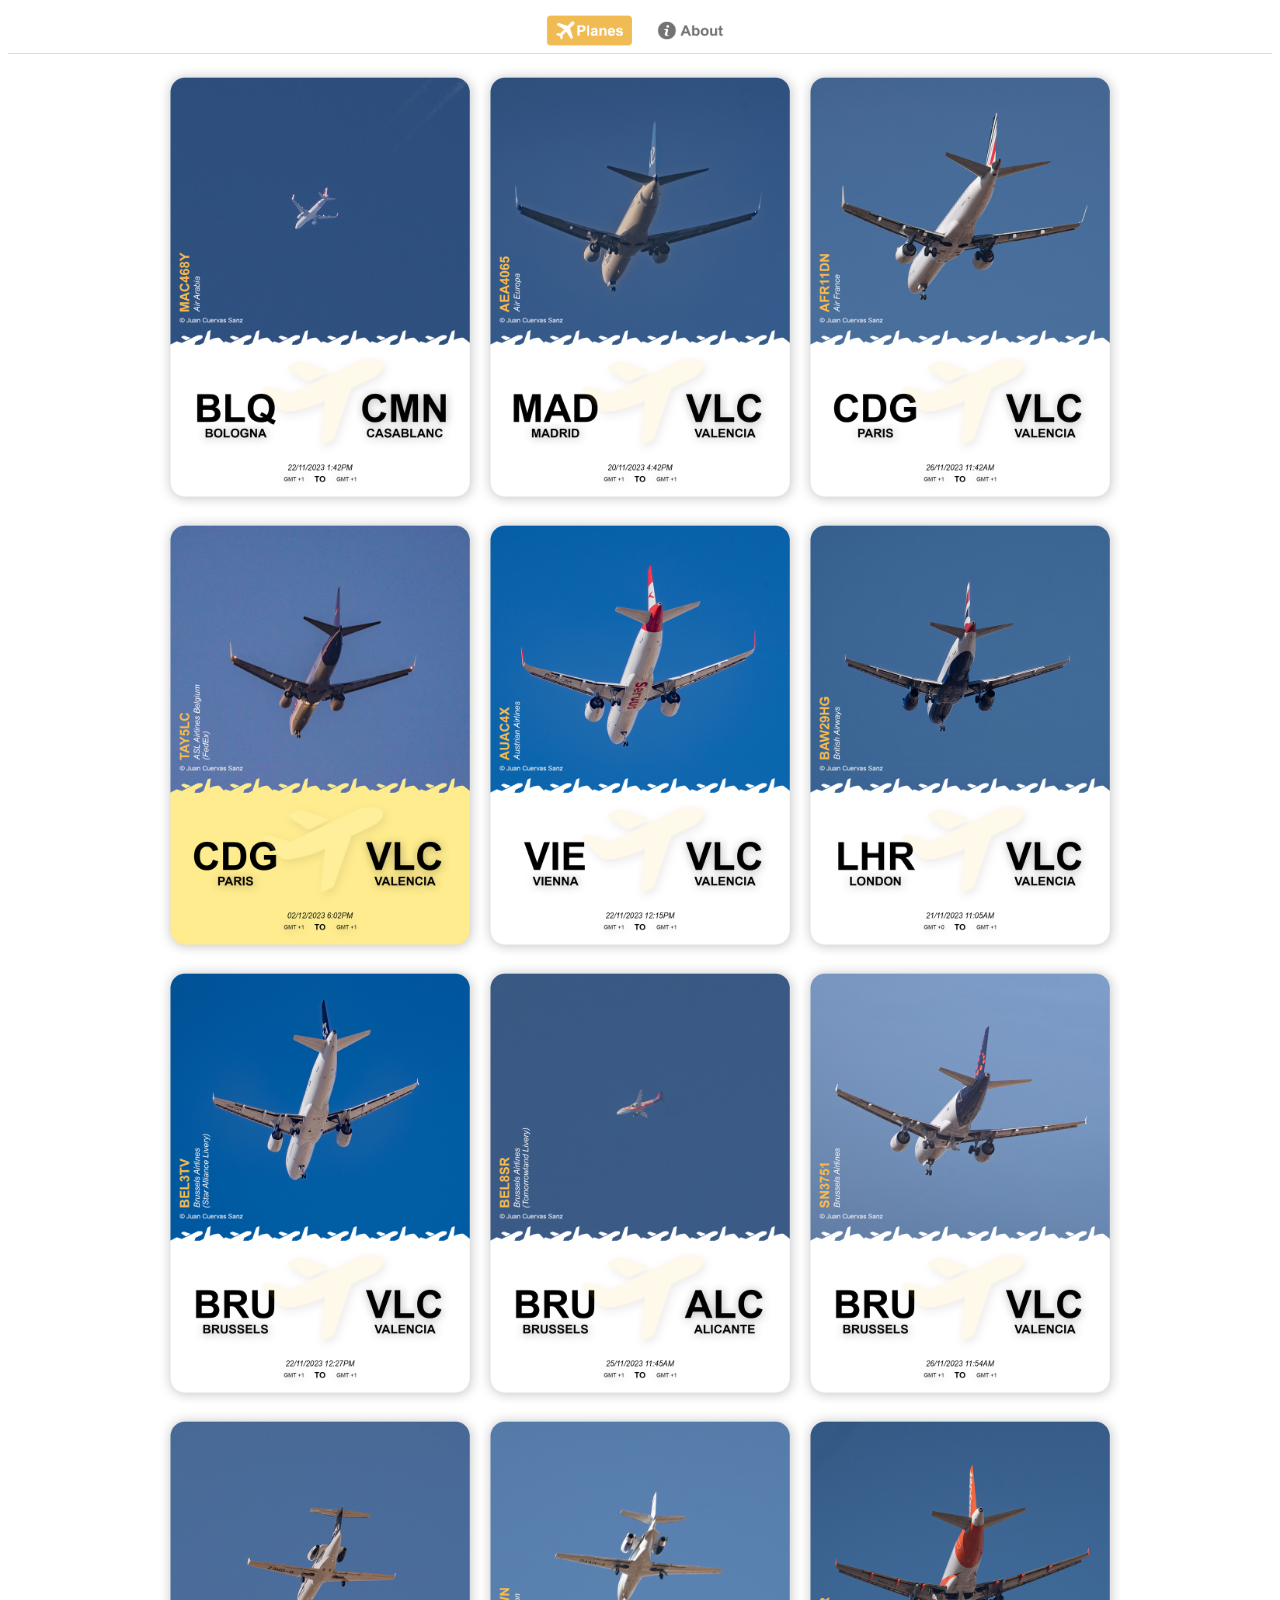
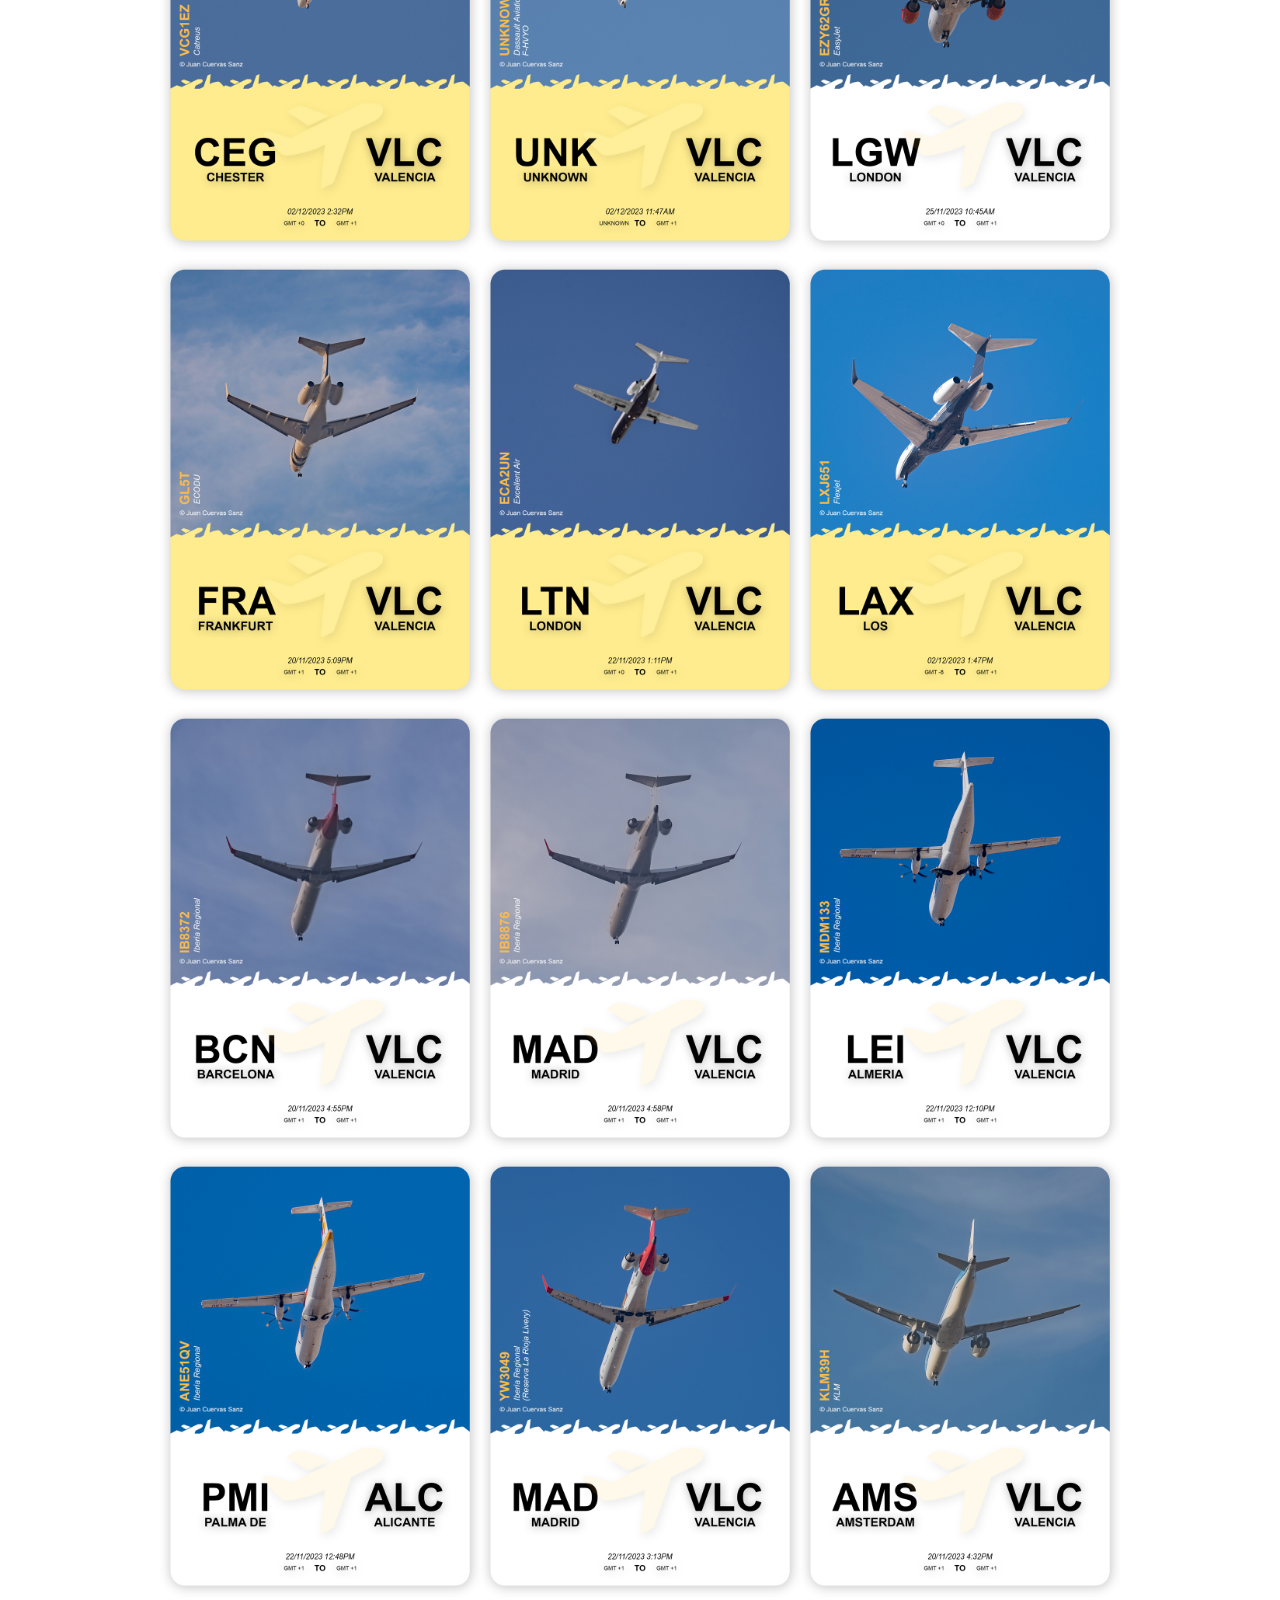
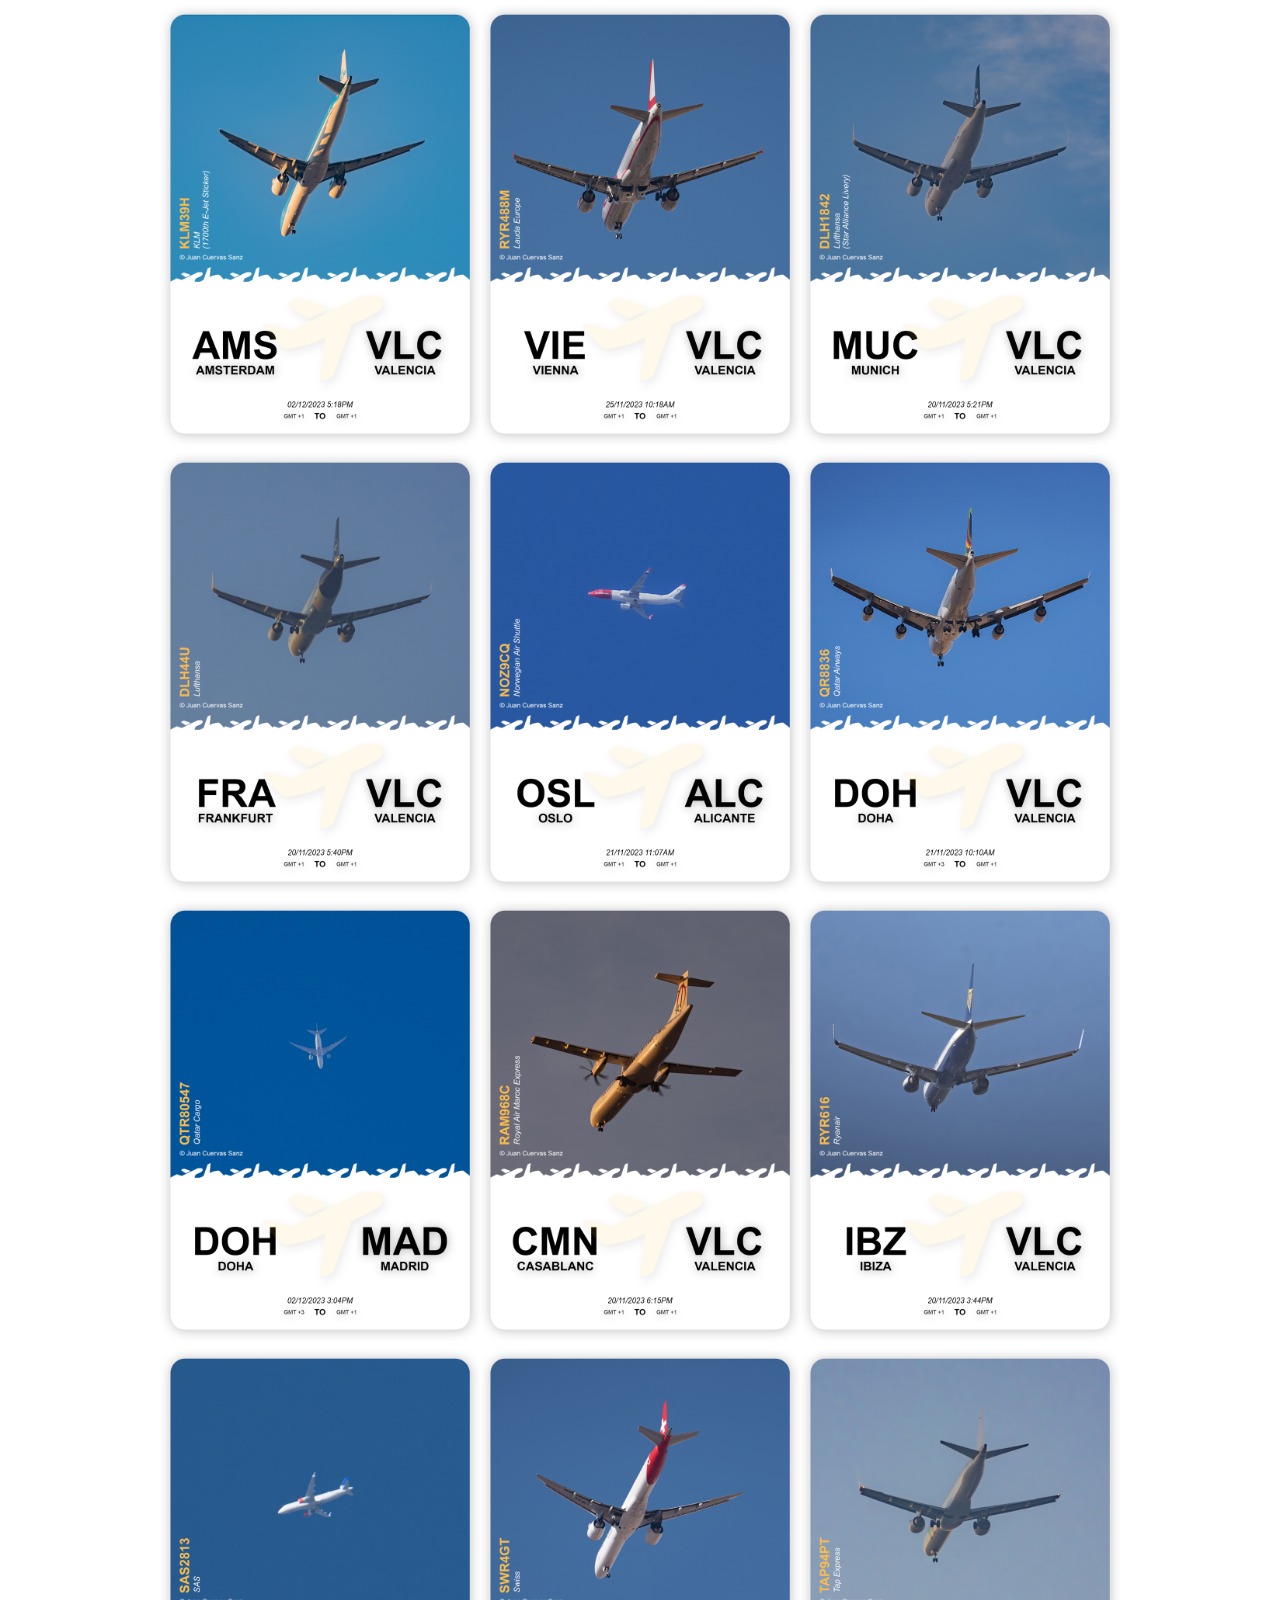
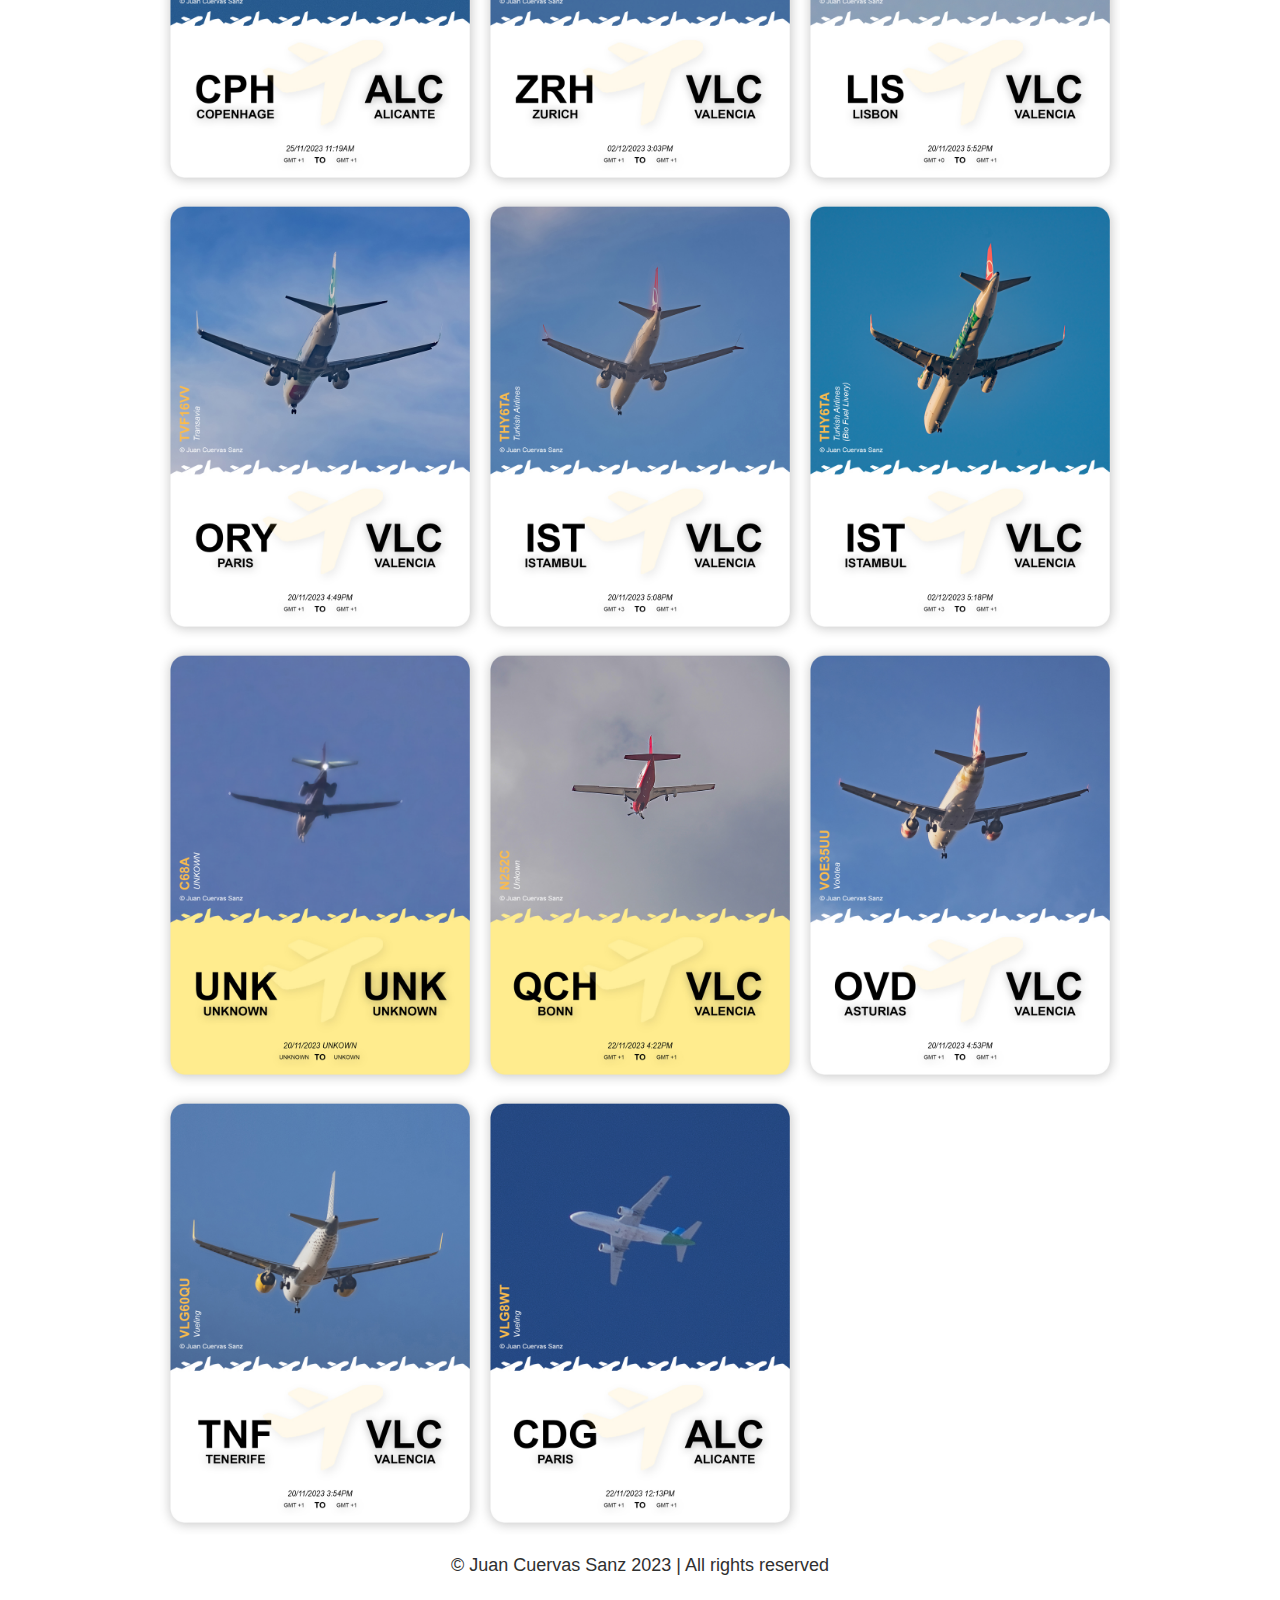
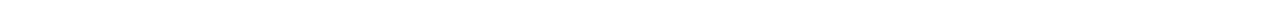
==== Index.html @ 308ceca4 "Fixed things and added schema" ====
<!DOCTYPE html>
<html lang="en" itemscope itemtype="http://schema.org/WebPage">
<head>
    <meta charset="UTF-8">
    <meta name="viewport" content="width=device-width, initial-scale=1.0">
    <meta name="description" content="Explore a captivating Aircraft Spotting Archive, showcasing a diverse collection of planes, helicopters, and air balloons photographs. Join us on a visual journey through the skies, captured with a Nikon D750 DSLR and Skywatcher 72ED telescope.">
    <link rel="shortcut icon" href="/Icons/favicon.png" type="image/x-icon">
    <link rel="stylesheet" href="/css/style.css">
    <meta itemprop="author" content="Juan Cuervas Sanz">
    <title>Aircrafts Spotting Archive</title>
</head>
<body itemscope itemtype="http://schema.org/CreativeWork">

    <div class = "navcomponent">
        
        <div class = "navbar">
            
            
            <div class = "nav_buttons">
                <div class = navbtn>
                    <a href="Index.html">  <img class ="icon" src = "Icons/planes_btn_selected.png"></a>
                    
                </div>
                <div class = navbtn>
                    <a href="About.html"> <img class ="icon" src = "Icons/about_btn.png"></a>
                    
                </div>
                
                
            </div>
            
        </div>
        <div class ="div_line"></div>
    </div>
    <div class = "plane_photos" itemprop="planes">
        <div class ="row">
            
            <img class="plane_img" src="Cards/CardTemplate_Data Set 1.jpg" alt="Image 1">
            <img class="plane_img" src="Cards/CardTemplate_Data Set 2.jpg" alt="Image 2">
            <img class="plane_img" src="Cards/CardTemplate_Data Set 3.jpg" alt="Image 3">
            <img class="plane_img" src="Cards/CardTemplate_Data Set 4.jpg" alt="Image 4">
            <img class="plane_img" src="Cards/CardTemplate_Data Set 5.jpg" alt="Image 5">
            <img class="plane_img" src="Cards/CardTemplate_Data Set 6.jpg" alt="Image 6">
            <img class="plane_img" src="Cards/CardTemplate_Data Set 7.jpg" alt="Image 7">
            <img class="plane_img" src="Cards/CardTemplate_Data Set 8.jpg" alt="Image 8">
            <img class="plane_img" src="Cards/CardTemplate_Data Set 9.jpg" alt="Image 9">
            <img class="plane_img" src="Cards/CardTemplate_Data Set 10.jpg" alt="Image 10">
            <img class="plane_img" src="Cards/CardTemplate_Data Set 11.jpg" alt="Image 11">
            <img class="plane_img" src="Cards/CardTemplate_Data Set 12.jpg" alt="Image 12">
            <img class="plane_img" src="Cards/CardTemplate_Data Set 13.jpg" alt="Image 13">
            <img class="plane_img" src="Cards/CardTemplate_Data Set 14.jpg" alt="Image 14">
            <img class="plane_img" src="Cards/CardTemplate_Data Set 15.jpg" alt="Image 15">
            <img class="plane_img" src="Cards/CardTemplate_Data Set 16.jpg" alt="Image 16">
            <img class="plane_img" src="Cards/CardTemplate_Data Set 17.jpg" alt="Image 17">
            <img class="plane_img" src="Cards/CardTemplate_Data Set 18.jpg" alt="Image 18">
            <img class="plane_img" src="Cards/CardTemplate_Data Set 19.jpg" alt="Image 19">
            <img class="plane_img" src="Cards/CardTemplate_Data Set 20.jpg" alt="Image 20">
            <img class="plane_img" src="Cards/CardTemplate_Data Set 21.jpg" alt="Image 21">
            <img class="plane_img" src="Cards/CardTemplate_Data Set 22.jpg" alt="Image 22">
            <img class="plane_img" src="Cards/CardTemplate_Data Set 23.jpg" alt="Image 23">
            <img class="plane_img" src="Cards/CardTemplate_Data Set 24.jpg" alt="Image 24">
            <img class="plane_img" src="Cards/CardTemplate_Data Set 25.jpg" alt="Image 25">
            <img class="plane_img" src="Cards/CardTemplate_Data Set 26.jpg" alt="Image 26">
            <img class="plane_img" src="Cards/CardTemplate_Data Set 27.jpg" alt="Image 27">
            <img class="plane_img" src="Cards/CardTemplate_Data Set 28.jpg" alt="Image 28">
            <img class="plane_img" src="Cards/CardTemplate_Data Set 29.jpg" alt="Image 29">
            <img class="plane_img" src="Cards/CardTemplate_Data Set 30.jpg" alt="Image 30">
            <img class="plane_img" src="Cards/CardTemplate_Data Set 31.jpg" alt="Image 31">
            <img class="plane_img" src="Cards/CardTemplate_Data Set 32.jpg" alt="Image 32">
            <img class="plane_img" src="Cards/CardTemplate_Data Set 33.jpg" alt="Image 33">
            <img class="plane_img" src="Cards/CardTemplate_Data Set 34.jpg" alt="Image 34">
            <img class="plane_img" src="Cards/CardTemplate_Data Set 35.jpg" alt="Image 35">
            <img class="plane_img" src="Cards/CardTemplate_Data Set 36.jpg" alt="Image 36">
            <img class="plane_img" src="Cards/CardTemplate_Data Set 37.jpg" alt="Image 37">
            <img class="plane_img" src="Cards/CardTemplate_Data Set 38.jpg" alt="Image 38">
            <img class="plane_img" src="Cards/CardTemplate_Data Set 39.jpg" alt="Image 39">
            <img class="plane_img" src="Cards/CardTemplate_Data Set 40.jpg" alt="Image 40">
            <img class="plane_img" src="Cards/CardTemplate_Data Set 41.jpg" alt="Image 41">
        </div>
     


    </div>

    <div class="copyright">
        <p>© Juan Cuervas Sanz 2023 | All rights reserved</p>
    </div>


</body>
</html>
---- css/style.css ----
a{
text-decoration: none;


}

p{
font-family: Arial, Helvetica, sans-serif;
color: rgb(48, 48, 48);
font-size: large;
text-align: justify;

}

h2{

    font-family: Arial, Helvetica, sans-serif;
    font-weight: bold;
    

}

.about{
background-image: url("about_bck.png");
}

.navbtn{
    -webkit-tap-highlight-color: transparent;
}



.nav_buttons{
height: 5vh;
grid-area:  1 / 1 / 1 / 11;
z-index: 1;
display: flex;
justify-content: center;


}



.icon{
height: 5vh;
margin: 0 .5vw 0 .5vw;
}



.div_line{
background-color: rgba(206, 206, 206, 0.692);
height: .1vh;
width: auto;



}

.plane_img{
width: 25vw;

}

.plane_photos, .about{
display: flex;
justify-content: center;

}

.row{
    padding-top: 1vh;
    display: grid;
    justify-items: center;
grid-template-areas: "a b c";    
grid-auto-columns: 25vw;
    
}

.pfp{
    background-image: url("PFP.png");
width: 200px;
height: 200px;
background-size: contain;
border-radius: 100%;
margin-bottom: 5vh;
margin-top: 5vh;

}
.about{
    padding-top: 1vh;
    display: grid;
    justify-items: center;
grid-template-areas: "a";    
grid-auto-columns: 50vw;
    
}

.copyright{
    display: flex;
    justify-content: center;
    text-align: center;
}

@media (max-width: 700px) {
    .row{
       
    grid-template-areas: "a";    
   
        
    }

    .plane_img{
        width: 80vw;
        
        }


        .about{
   
        grid-auto-columns: 70vw;
            
        }

        p{
            font-size: medium;
        }

        .pfp{
            margin-bottom: 1vh;
            margin-top: 1vh;
        }

        h2{
            font-size: 12pt;
        }
        .navcomponent{
            text-align: center;
            background-color: white;
            position: fixed;
            top: 0;
            left: 0;
            width: 100%;
            
        }

        .plane_photos, .about{
            flex-wrap: wrap; /* Adjust as needed */
            margin-top: 4vh;
            
            }

    
  }
  

  @media (min-width: 700px) and ( max-width: 1200px) {
    .row{
       
        grid-template-areas: "a b";    
        grid-auto-columns: 45vw;
   
        
    }

    .plane_img{
        width: 45vw;
        }
  }
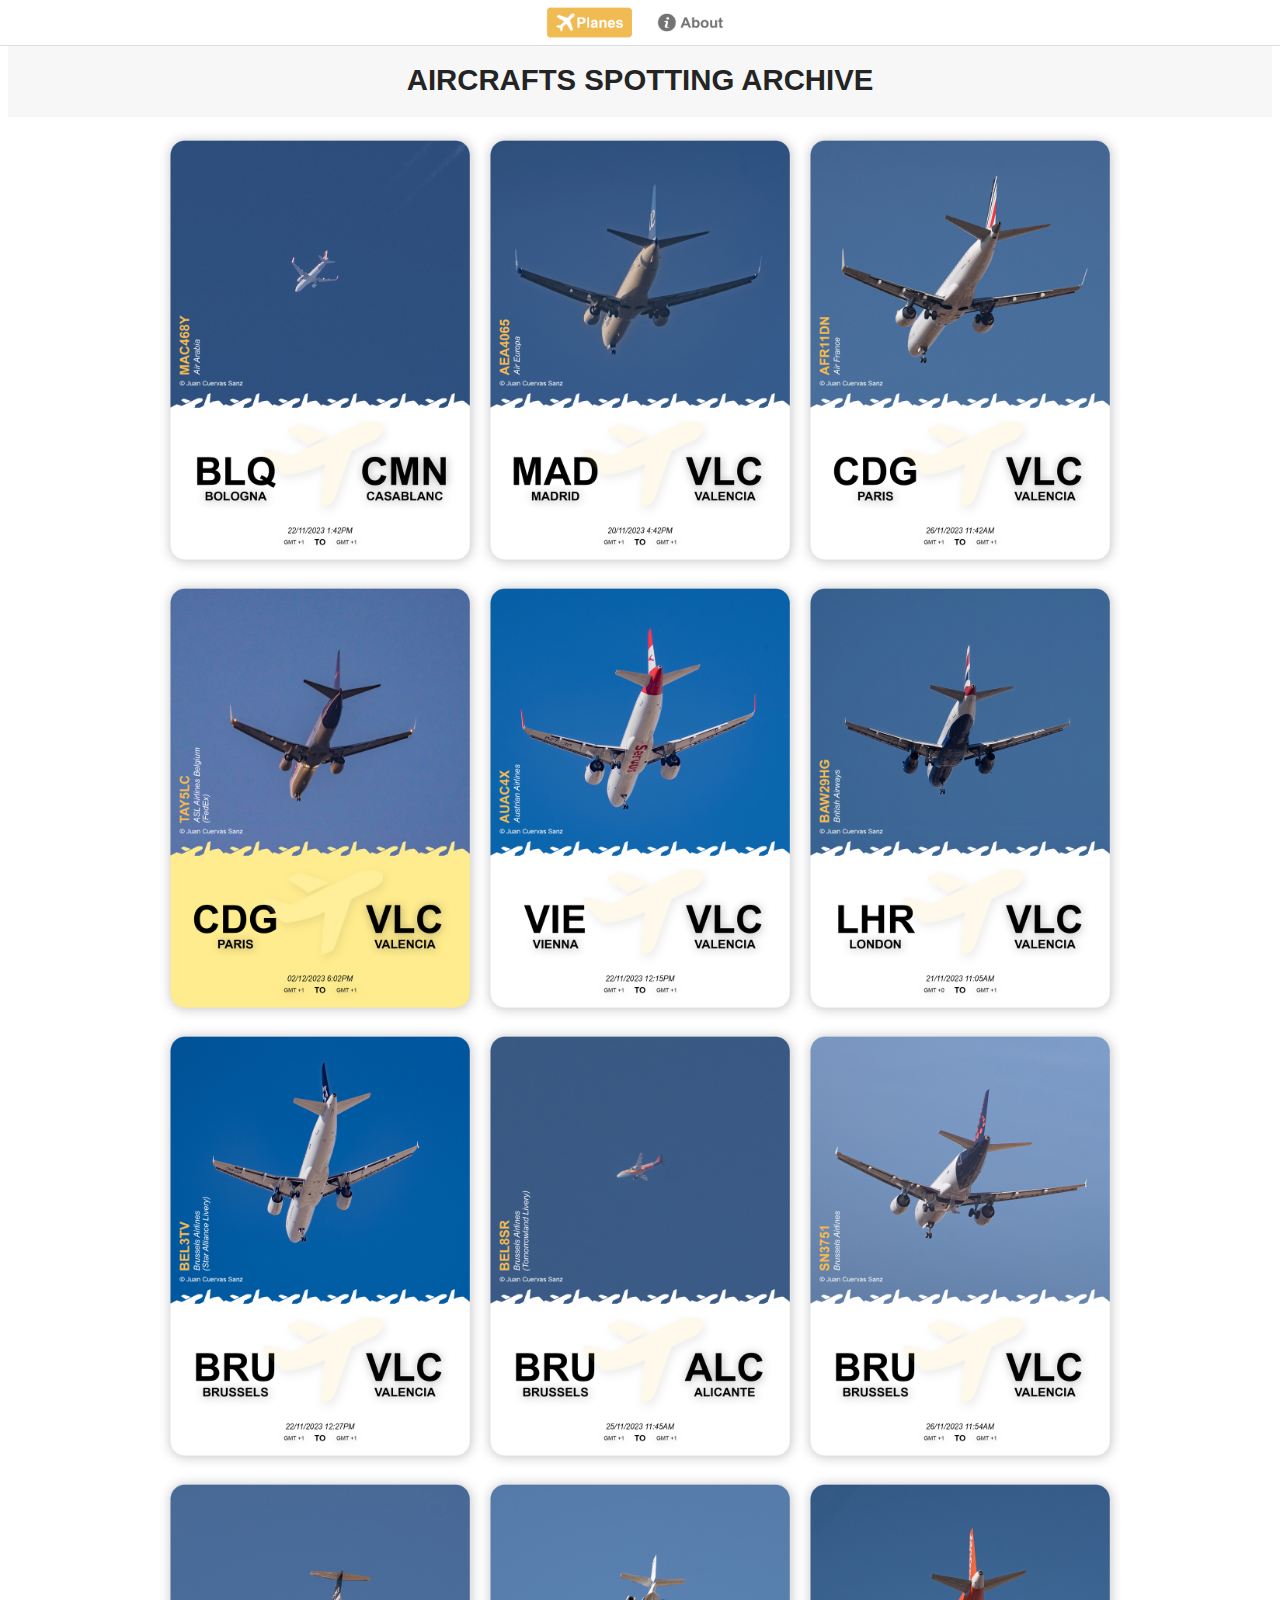
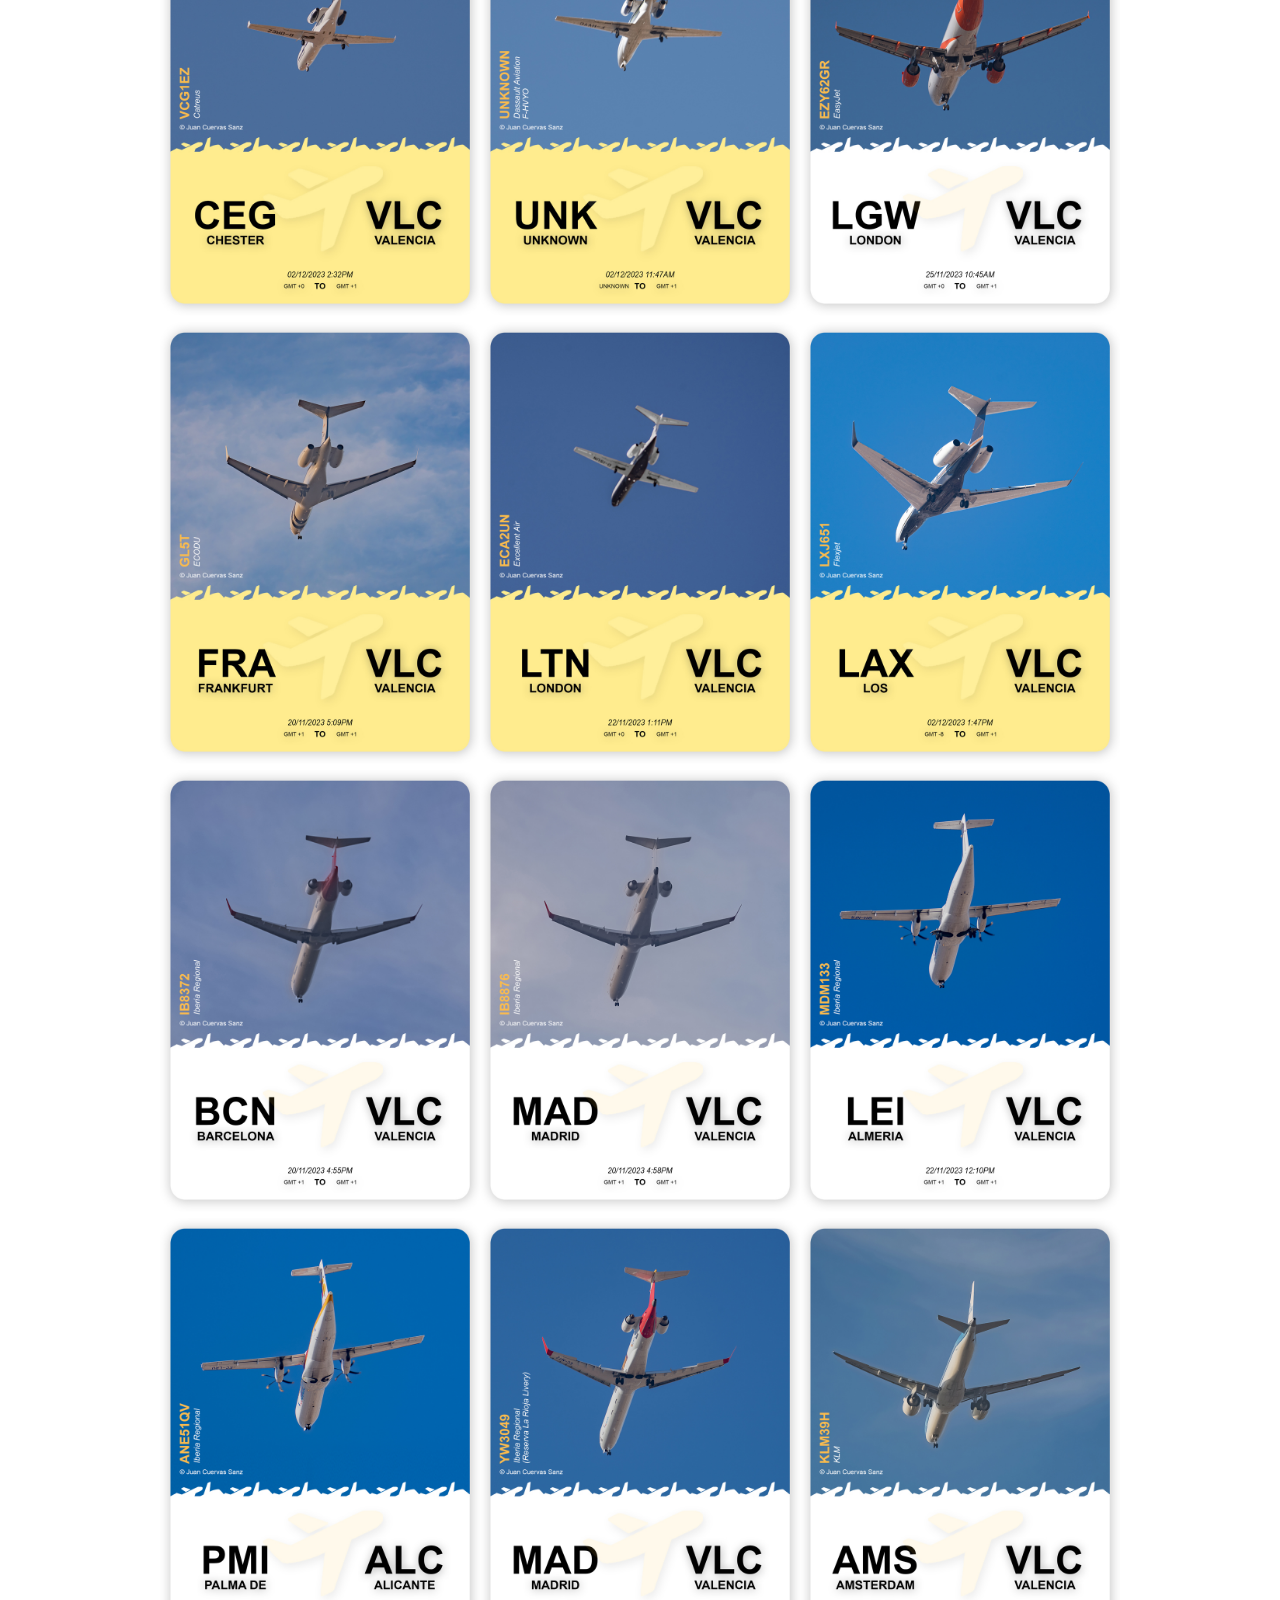
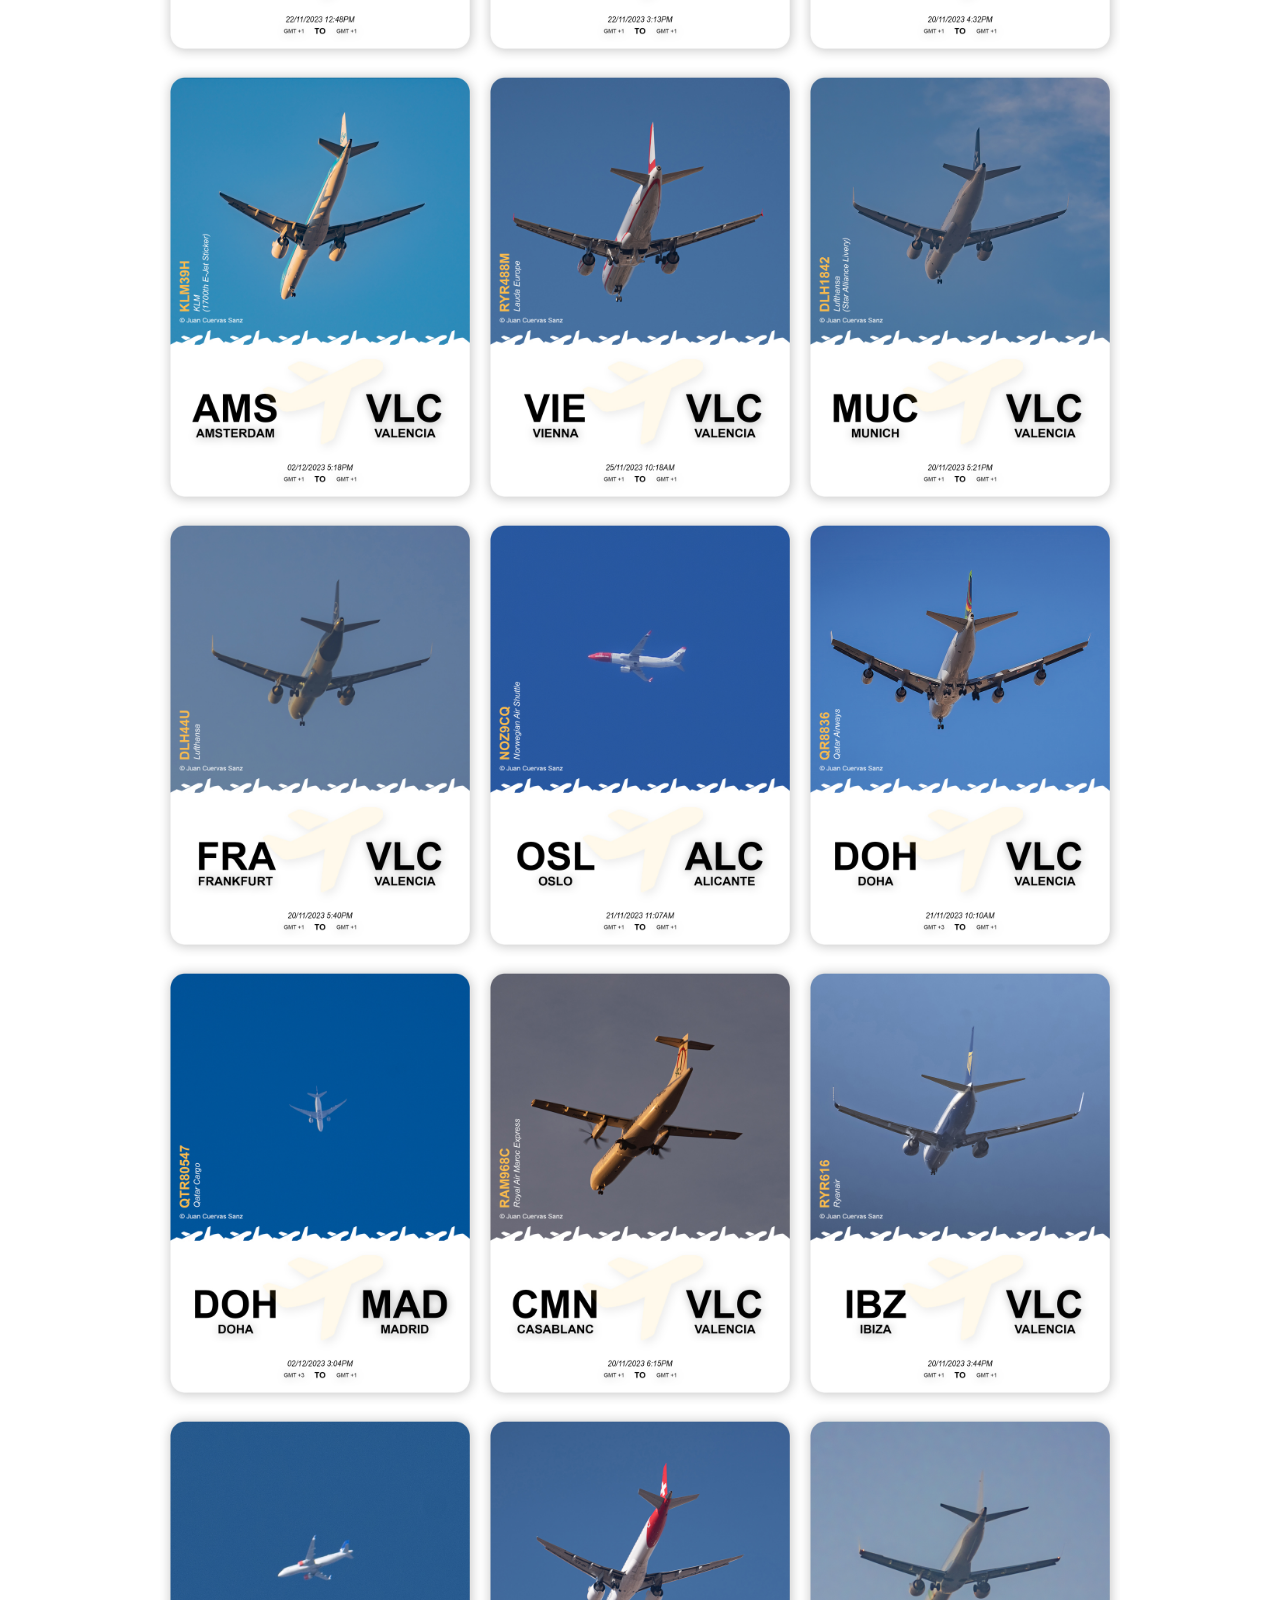
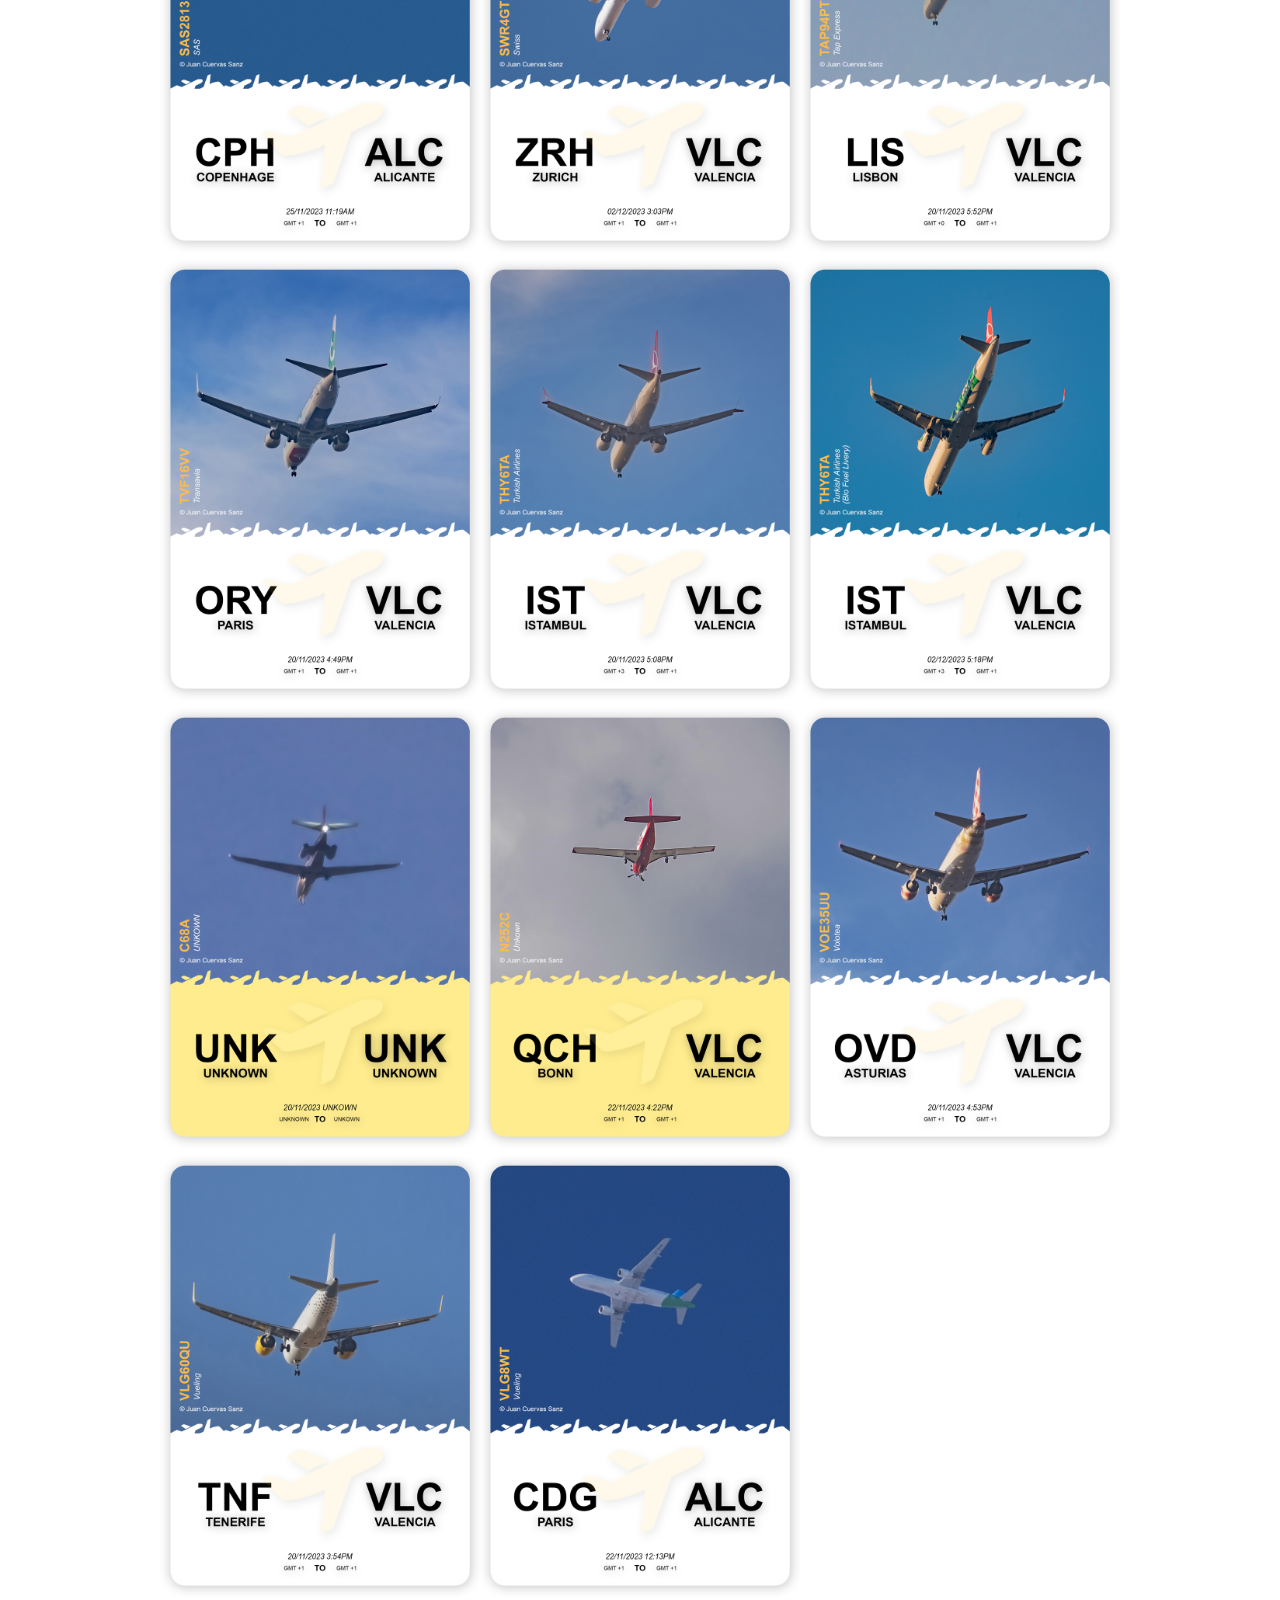
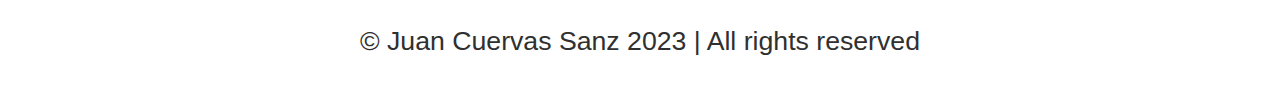
==== commit 647d8fcc: "Added h1" ====
--- a/Index.html
+++ b/Index.html
@@ -3,11 +3,12 @@
 <head>
     <meta charset="UTF-8">
     <meta name="viewport" content="width=device-width, initial-scale=1.0">
-    <meta name="description" content="Explore a captivating Aircraft Spotting Archive, showcasing a diverse collection of planes, helicopters, and air balloons photographs. Join us on a visual journey through the skies, captured with a Nikon D750 DSLR and Skywatcher 72ED telescope.">
-    <link rel="shortcut icon" href="/Icons/favicon.png" type="image/x-icon">
+    <meta name="description" content="Explore a captivating Aircraft Spotting Archive, showcasing a diverse collection of planes, helicopters, and air balloons photographs.">
+    <link rel="shortcut icon" href="/Icons/favicon.ico" type="image/x-icon">
     <link rel="stylesheet" href="/css/style.css">
     <meta itemprop="author" content="Juan Cuervas Sanz">
-    <title>Aircrafts Spotting Archive</title>
+    <title>Explore the Skies: Aircraft Spotting Archive aims to take photos of planes, helicopters, and air balloons!</title>
+
 </head>
 <body itemscope itemtype="http://schema.org/CreativeWork">
 
@@ -33,6 +34,7 @@
         <div class ="div_line"></div>
     </div>
     <div class = "plane_photos" itemprop="planes">
+        <div class ="h1_div"><h1>AIRCRAFTS SPOTTING ARCHIVE</h1></div>
         <div class ="row">
             
             <img class="plane_img" src="Cards/CardTemplate_Data Set 1.jpg" alt="Image 1">
--- a/css/style.css
+++ b/css/style.css
@@ -7,17 +7,33 @@
 p{
 font-family: Arial, Helvetica, sans-serif;
 color: rgb(48, 48, 48);
-font-size: large;
+font-size: 20pt;
 text-align: justify;
 
 }
 
-h2{
+h1, h2{
 
     font-family: Arial, Helvetica, sans-serif;
     font-weight: bold;
-    
-
+    font-size: 22pt;
+    
+
+}
+
+h1{
+    
+    margin-top: 3vh;
+    color: rgb(36, 36, 36);
+}
+
+.h1_div{
+    width: 100%;
+    display: flex;
+    justify-content: center;
+    align-items: center;
+    background-color: rgba(0, 0, 0, 0.03);
+    padding: 2;
 }
 
 .about{
@@ -103,6 +119,22 @@
     text-align: center;
 }
 
+.navcomponent{
+    text-align: center;
+    background-color: white;
+    position: fixed;
+    top: 0;
+    left: 0;
+    width: 100%;
+    
+}
+
+.plane_photos, .about{
+    flex-wrap: wrap; /* Adjust as needed */
+    margin-top: 4vh;
+    
+    }
+
 @media (max-width: 700px) {
     .row{
        
@@ -131,26 +163,16 @@
             margin-bottom: 1vh;
             margin-top: 1vh;
         }
+        p{
+            font-size: 10pt;
+        }
 
         h2{
             font-size: 12pt;
         }
-        .navcomponent{
-            text-align: center;
-            background-color: white;
-            position: fixed;
-            top: 0;
-            left: 0;
-            width: 100%;
-            
-        }
-
-        .plane_photos, .about{
-            flex-wrap: wrap; /* Adjust as needed */
-            margin-top: 4vh;
-            
-            }
-
+
+    
+     
     
   }
   
@@ -167,5 +189,12 @@
     .plane_img{
         width: 45vw;
         }
+      
+        .about{
+   
+            grid-auto-columns: 70vw;
+                
+            }
+       
   }
 
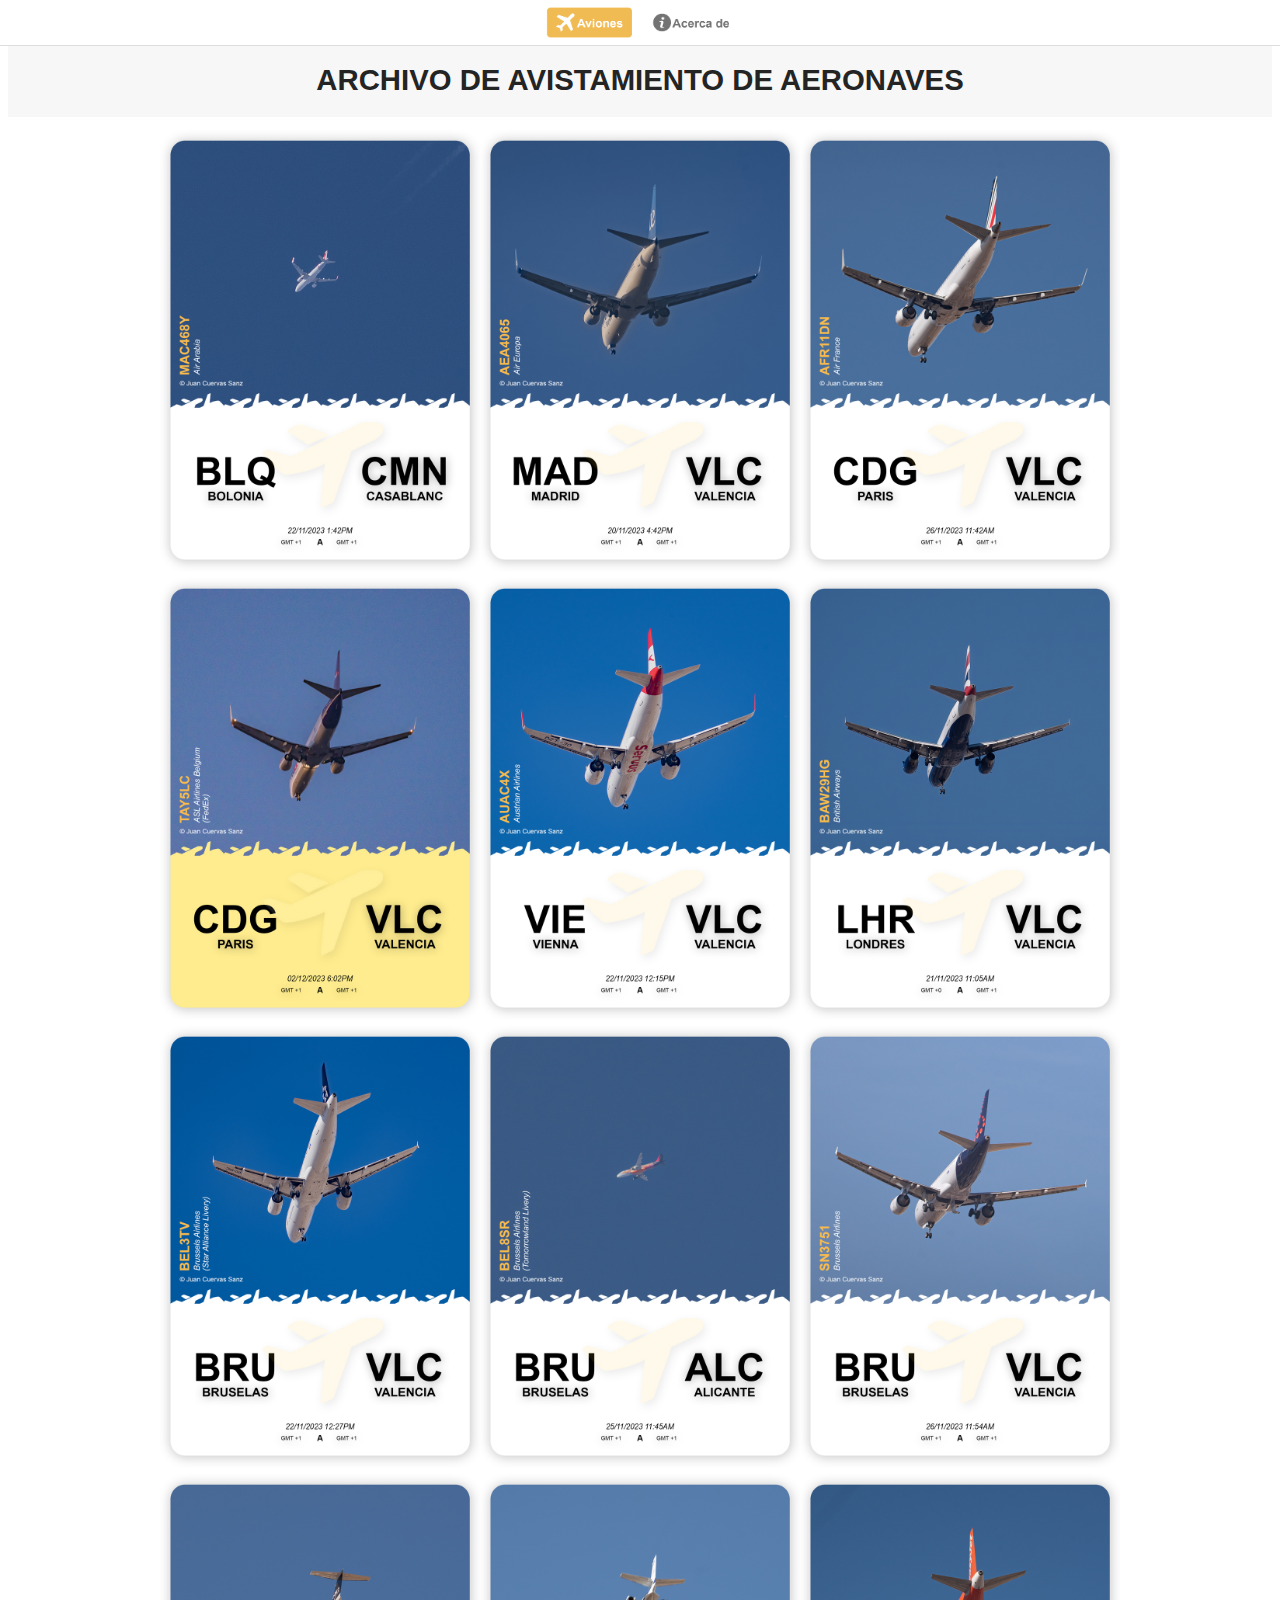
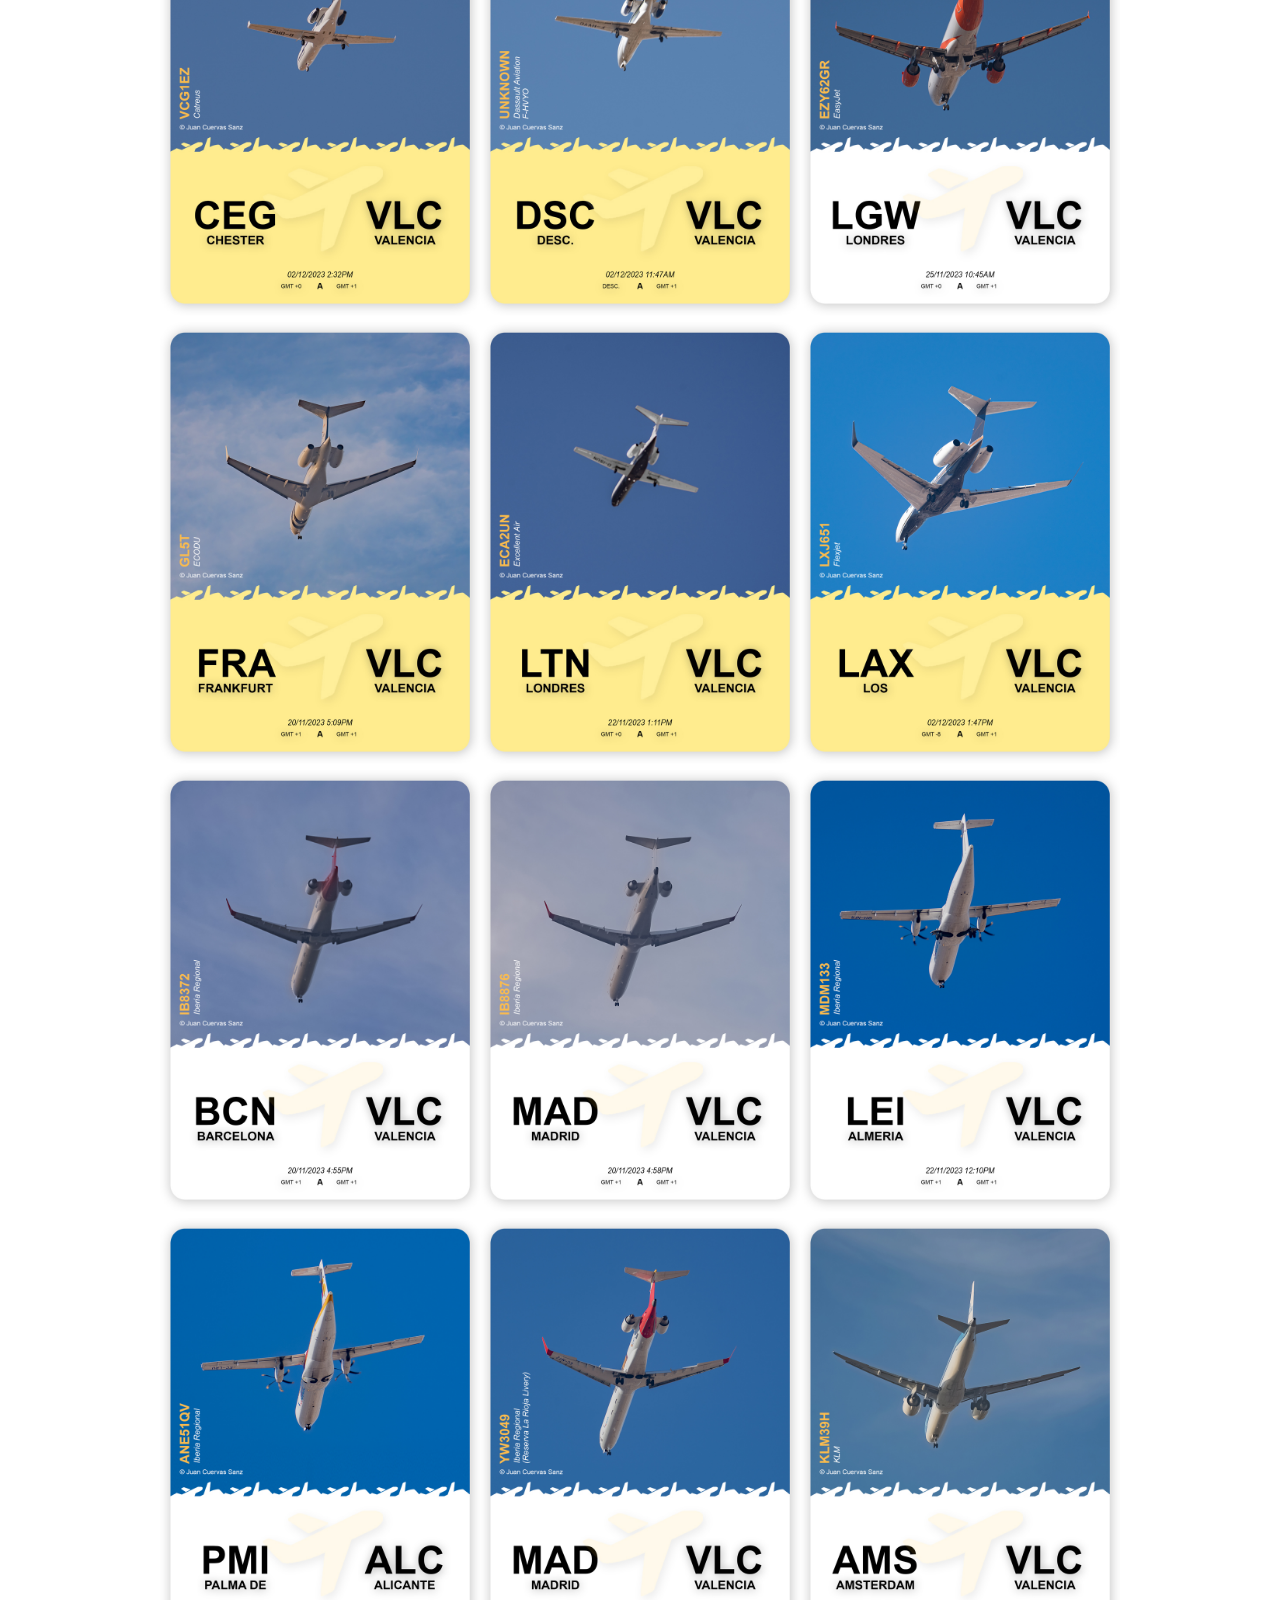
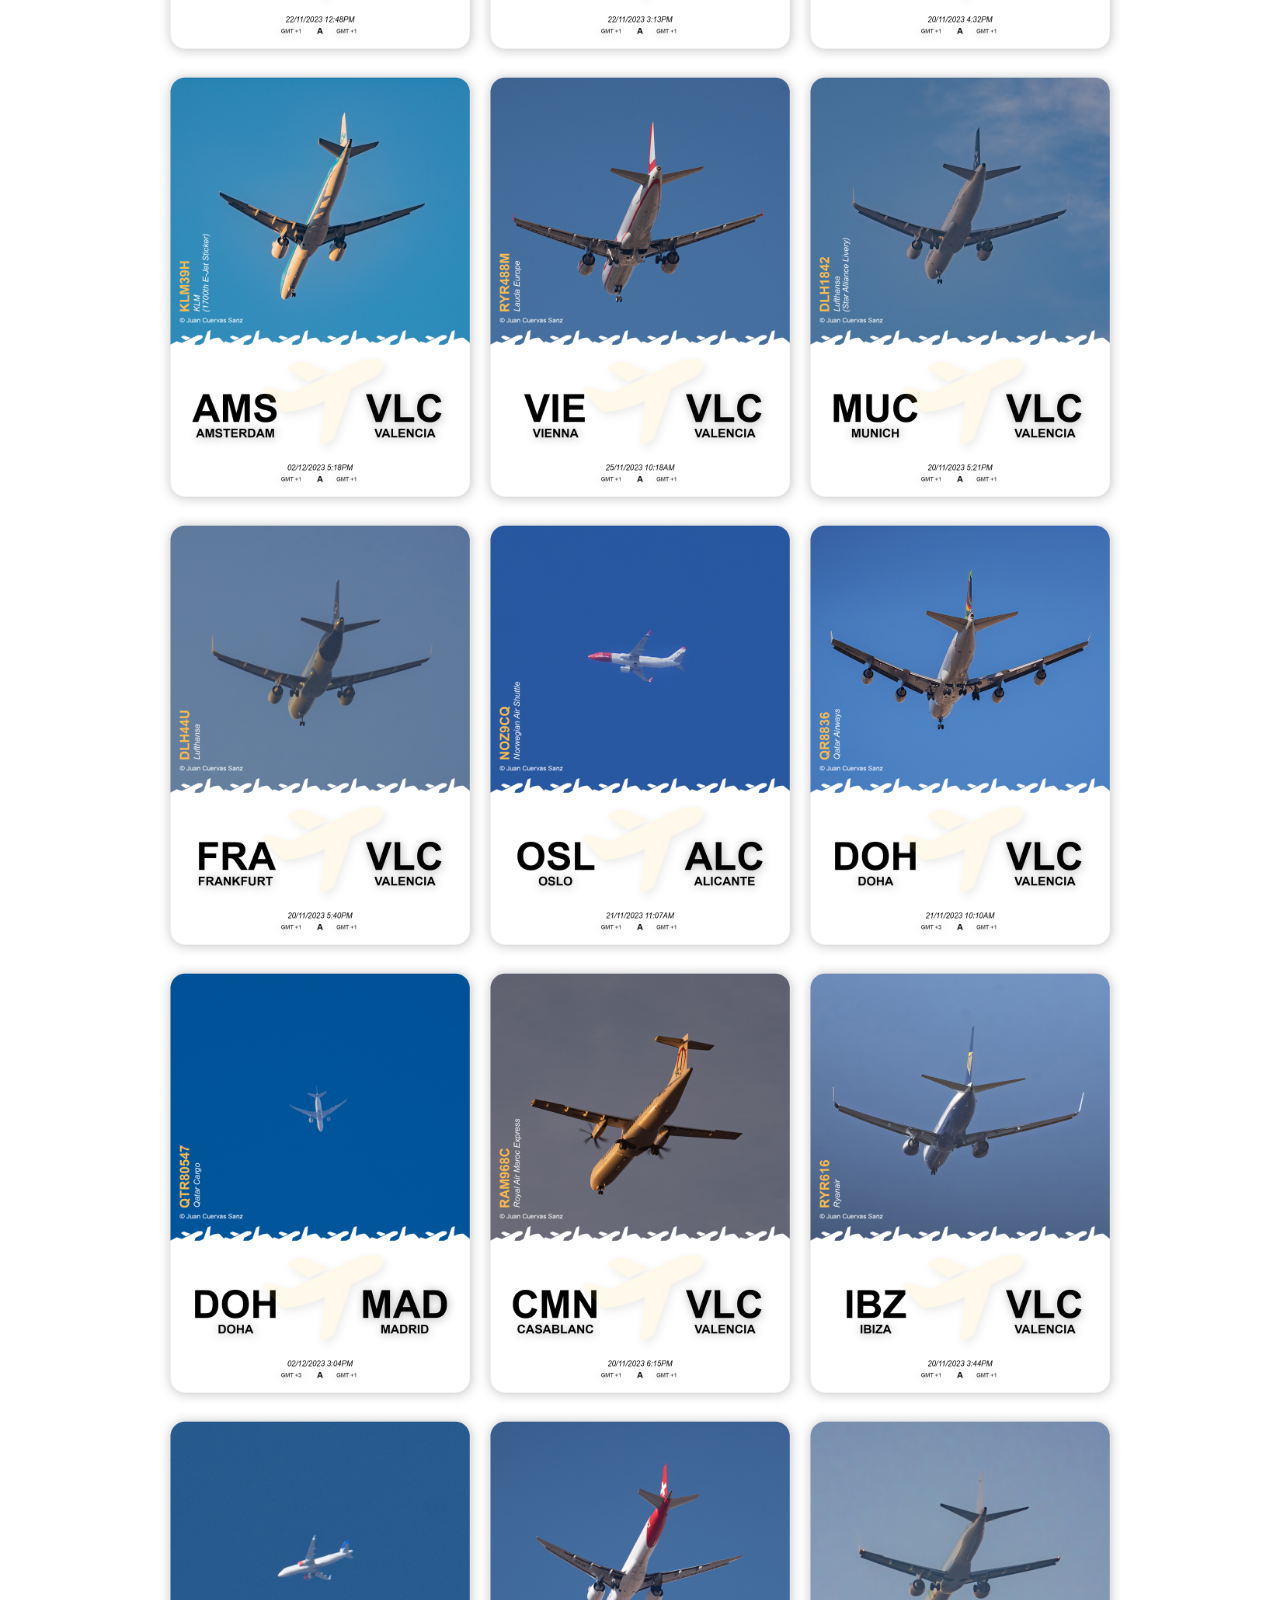
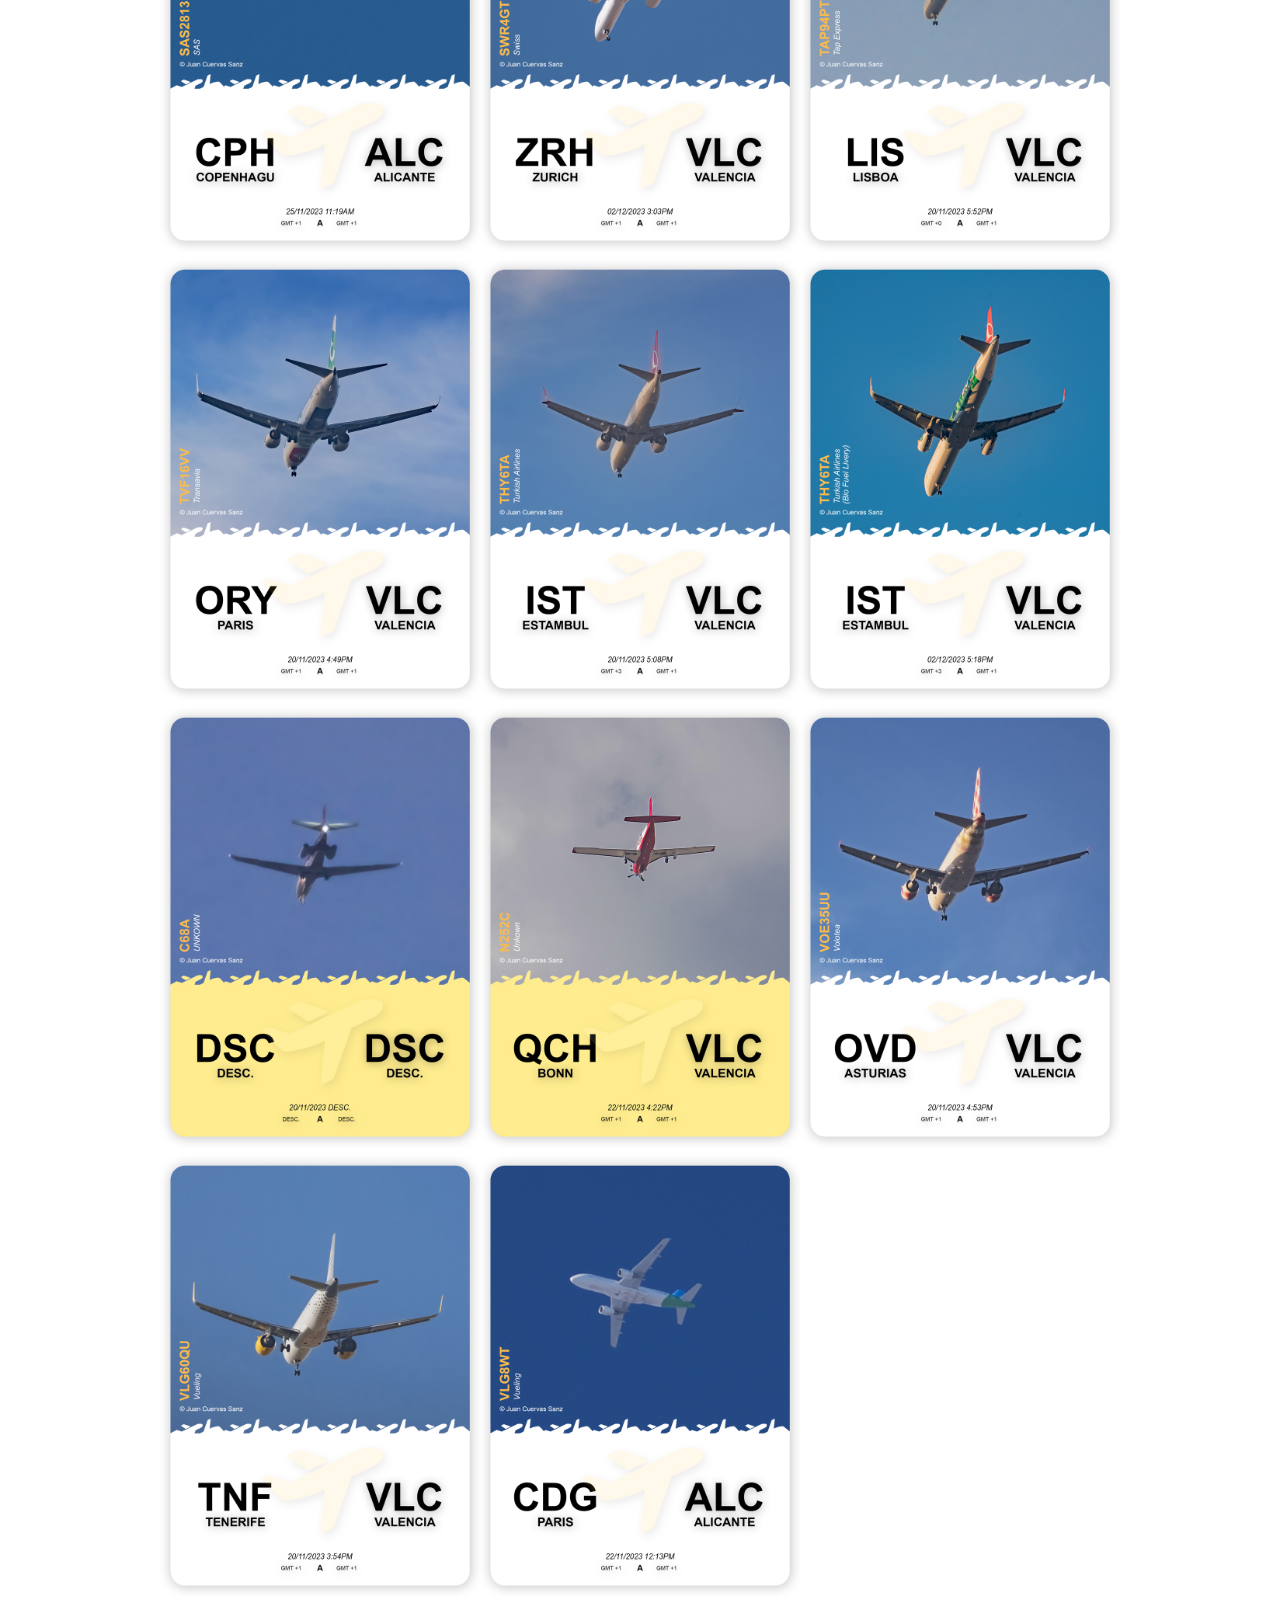
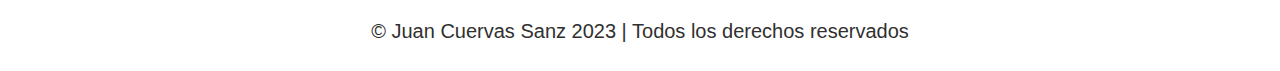
==== commit cecbc4c0: "Translated many things" ====
--- a/Index.html
+++ b/Index.html
@@ -1,13 +1,13 @@
 <!DOCTYPE html>
-<html lang="en" itemscope itemtype="http://schema.org/WebPage">
+<html lang="es" itemscope itemtype="http://schema.org/WebPage">
 <head>
     <meta charset="UTF-8">
     <meta name="viewport" content="width=device-width, initial-scale=1.0">
-    <meta name="description" content="Explore a captivating Aircraft Spotting Archive, showcasing a diverse collection of planes, helicopters, and air balloons photographs.">
+    <meta name="description" content="Explora un cautivador Archivo de Avistamiento de Aeronaves, que exhibe una variada colección de fotografías de aviones, helicópteros y globos aerostáticos.">
     <link rel="shortcut icon" href="/Icons/favicon.ico" type="image/x-icon">
     <link rel="stylesheet" href="/css/style.css">
     <meta itemprop="author" content="Juan Cuervas Sanz">
-    <title>Explore the Skies: Aircraft Spotting Archive aims to take photos of planes, helicopters, and air balloons!</title>
+    <title>Explora los Cielos: El Archivo de Avistamiento de Aeronaves busca capturar imágenes de aviones, helicópteros y globos aerostáticos.</title>
 
 </head>
 <body itemscope itemtype="http://schema.org/CreativeWork">
@@ -34,50 +34,51 @@
         <div class ="div_line"></div>
     </div>
     <div class = "plane_photos" itemprop="planes">
-        <div class ="h1_div"><h1>AIRCRAFTS SPOTTING ARCHIVE</h1></div>
+        <div class ="h1_div"><h1>ARCHIVO DE AVISTAMIENTO DE AERONAVES</h1></div>
         <div class ="row">
             
-            <img class="plane_img" src="Cards/CardTemplate_Data Set 1.jpg" alt="Image 1">
-            <img class="plane_img" src="Cards/CardTemplate_Data Set 2.jpg" alt="Image 2">
-            <img class="plane_img" src="Cards/CardTemplate_Data Set 3.jpg" alt="Image 3">
-            <img class="plane_img" src="Cards/CardTemplate_Data Set 4.jpg" alt="Image 4">
-            <img class="plane_img" src="Cards/CardTemplate_Data Set 5.jpg" alt="Image 5">
-            <img class="plane_img" src="Cards/CardTemplate_Data Set 6.jpg" alt="Image 6">
-            <img class="plane_img" src="Cards/CardTemplate_Data Set 7.jpg" alt="Image 7">
-            <img class="plane_img" src="Cards/CardTemplate_Data Set 8.jpg" alt="Image 8">
-            <img class="plane_img" src="Cards/CardTemplate_Data Set 9.jpg" alt="Image 9">
-            <img class="plane_img" src="Cards/CardTemplate_Data Set 10.jpg" alt="Image 10">
-            <img class="plane_img" src="Cards/CardTemplate_Data Set 11.jpg" alt="Image 11">
-            <img class="plane_img" src="Cards/CardTemplate_Data Set 12.jpg" alt="Image 12">
-            <img class="plane_img" src="Cards/CardTemplate_Data Set 13.jpg" alt="Image 13">
-            <img class="plane_img" src="Cards/CardTemplate_Data Set 14.jpg" alt="Image 14">
-            <img class="plane_img" src="Cards/CardTemplate_Data Set 15.jpg" alt="Image 15">
-            <img class="plane_img" src="Cards/CardTemplate_Data Set 16.jpg" alt="Image 16">
-            <img class="plane_img" src="Cards/CardTemplate_Data Set 17.jpg" alt="Image 17">
-            <img class="plane_img" src="Cards/CardTemplate_Data Set 18.jpg" alt="Image 18">
-            <img class="plane_img" src="Cards/CardTemplate_Data Set 19.jpg" alt="Image 19">
-            <img class="plane_img" src="Cards/CardTemplate_Data Set 20.jpg" alt="Image 20">
-            <img class="plane_img" src="Cards/CardTemplate_Data Set 21.jpg" alt="Image 21">
-            <img class="plane_img" src="Cards/CardTemplate_Data Set 22.jpg" alt="Image 22">
-            <img class="plane_img" src="Cards/CardTemplate_Data Set 23.jpg" alt="Image 23">
-            <img class="plane_img" src="Cards/CardTemplate_Data Set 24.jpg" alt="Image 24">
-            <img class="plane_img" src="Cards/CardTemplate_Data Set 25.jpg" alt="Image 25">
-            <img class="plane_img" src="Cards/CardTemplate_Data Set 26.jpg" alt="Image 26">
-            <img class="plane_img" src="Cards/CardTemplate_Data Set 27.jpg" alt="Image 27">
-            <img class="plane_img" src="Cards/CardTemplate_Data Set 28.jpg" alt="Image 28">
-            <img class="plane_img" src="Cards/CardTemplate_Data Set 29.jpg" alt="Image 29">
-            <img class="plane_img" src="Cards/CardTemplate_Data Set 30.jpg" alt="Image 30">
-            <img class="plane_img" src="Cards/CardTemplate_Data Set 31.jpg" alt="Image 31">
-            <img class="plane_img" src="Cards/CardTemplate_Data Set 32.jpg" alt="Image 32">
-            <img class="plane_img" src="Cards/CardTemplate_Data Set 33.jpg" alt="Image 33">
-            <img class="plane_img" src="Cards/CardTemplate_Data Set 34.jpg" alt="Image 34">
-            <img class="plane_img" src="Cards/CardTemplate_Data Set 35.jpg" alt="Image 35">
-            <img class="plane_img" src="Cards/CardTemplate_Data Set 36.jpg" alt="Image 36">
-            <img class="plane_img" src="Cards/CardTemplate_Data Set 37.jpg" alt="Image 37">
-            <img class="plane_img" src="Cards/CardTemplate_Data Set 38.jpg" alt="Image 38">
-            <img class="plane_img" src="Cards/CardTemplate_Data Set 39.jpg" alt="Image 39">
-            <img class="plane_img" src="Cards/CardTemplate_Data Set 40.jpg" alt="Image 40">
-            <img class="plane_img" src="Cards/CardTemplate_Data Set 41.jpg" alt="Image 41">
+            <img class="plane_img" src="Cards/CardTemplate_SP_Data Set 1.jpg" alt="Image 1">
+            <img class="plane_img" src="Cards/CardTemplate_SP_Data Set 2.jpg" alt="Image 2">
+            <img class="plane_img" src="Cards/CardTemplate_SP_Data Set 3.jpg" alt="Image 3">
+            <img class="plane_img" src="Cards/CardTemplate_SP_Data Set 4.jpg" alt="Image 4">
+            <img class="plane_img" src="Cards/CardTemplate_SP_Data Set 5.jpg" alt="Image 5">
+            <img class="plane_img" src="Cards/CardTemplate_SP_Data Set 6.jpg" alt="Image 6">
+            <img class="plane_img" src="Cards/CardTemplate_SP_Data Set 7.jpg" alt="Image 7">
+            <img class="plane_img" src="Cards/CardTemplate_SP_Data Set 8.jpg" alt="Image 8">
+            <img class="plane_img" src="Cards/CardTemplate_SP_Data Set 9.jpg" alt="Image 9">
+            <img class="plane_img" src="Cards/CardTemplate_SP_Data Set 10.jpg" alt="Image 10">
+            <img class="plane_img" src="Cards/CardTemplate_SP_Data Set 11.jpg" alt="Image 11">
+            <img class="plane_img" src="Cards/CardTemplate_SP_Data Set 12.jpg" alt="Image 12">
+            <img class="plane_img" src="Cards/CardTemplate_SP_Data Set 13.jpg" alt="Image 13">
+            <img class="plane_img" src="Cards/CardTemplate_SP_Data Set 14.jpg" alt="Image 14">
+            <img class="plane_img" src="Cards/CardTemplate_SP_Data Set 15.jpg" alt="Image 15">
+            <img class="plane_img" src="Cards/CardTemplate_SP_Data Set 16.jpg" alt="Image 16">
+            <img class="plane_img" src="Cards/CardTemplate_SP_Data Set 17.jpg" alt="Image 17">
+            <img class="plane_img" src="Cards/CardTemplate_SP_Data Set 18.jpg" alt="Image 18">
+            <img class="plane_img" src="Cards/CardTemplate_SP_Data Set 19.jpg" alt="Image 19">
+            <img class="plane_img" src="Cards/CardTemplate_SP_Data Set 20.jpg" alt="Image 20">
+            <img class="plane_img" src="Cards/CardTemplate_SP_Data Set 21.jpg" alt="Image 21">
+            <img class="plane_img" src="Cards/CardTemplate_SP_Data Set 22.jpg" alt="Image 22">
+            <img class="plane_img" src="Cards/CardTemplate_SP_Data Set 23.jpg" alt="Image 23">
+            <img class="plane_img" src="Cards/CardTemplate_SP_Data Set 24.jpg" alt="Image 24">
+            <img class="plane_img" src="Cards/CardTemplate_SP_Data Set 25.jpg" alt="Image 25">
+            <img class="plane_img" src="Cards/CardTemplate_SP_Data Set 26.jpg" alt="Image 26">
+            <img class="plane_img" src="Cards/CardTemplate_SP_Data Set 27.jpg" alt="Image 27">
+            <img class="plane_img" src="Cards/CardTemplate_SP_Data Set 28.jpg" alt="Image 28">
+            <img class="plane_img" src="Cards/CardTemplate_SP_Data Set 29.jpg" alt="Image 29">
+            <img class="plane_img" src="Cards/CardTemplate_SP_Data Set 30.jpg" alt="Image 30">
+            <img class="plane_img" src="Cards/CardTemplate_SP_Data Set 31.jpg" alt="Image 31">
+            <img class="plane_img" src="Cards/CardTemplate_SP_Data Set 32.jpg" alt="Image 32">
+            <img class="plane_img" src="Cards/CardTemplate_SP_Data Set 33.jpg" alt="Image 33">
+            <img class="plane_img" src="Cards/CardTemplate_SP_Data Set 34.jpg" alt="Image 34">
+            <img class="plane_img" src="Cards/CardTemplate_SP_Data Set 35.jpg" alt="Image 35">
+            <img class="plane_img" src="Cards/CardTemplate_SP_Data Set 36.jpg" alt="Image 36">
+            <img class="plane_img" src="Cards/CardTemplate_SP_Data Set 37.jpg" alt="Image 37">
+            <img class="plane_img" src="Cards/CardTemplate_SP_Data Set 38.jpg" alt="Image 38">
+            <img class="plane_img" src="Cards/CardTemplate_SP_Data Set 39.jpg" alt="Image 39">
+            <img class="plane_img" src="Cards/CardTemplate_SP_Data Set 40.jpg" alt="Image 40">
+            <img class="plane_img" src="Cards/CardTemplate_SP_Data Set 41.jpg" alt="Image 41">
+            
         </div>
      
 
@@ -85,7 +86,8 @@
     </div>
 
     <div class="copyright">
-        <p>© Juan Cuervas Sanz 2023 | All rights reserved</p>
+        <p>© Juan Cuervas Sanz 2023 | Todos los derechos reservados</p>
+
     </div>
 
 
--- a/css/style.css
+++ b/css/style.css
@@ -7,7 +7,7 @@
 p{
 font-family: Arial, Helvetica, sans-serif;
 color: rgb(48, 48, 48);
-font-size: 20pt;
+font-size: 15pt;
 text-align: justify;
 
 }
